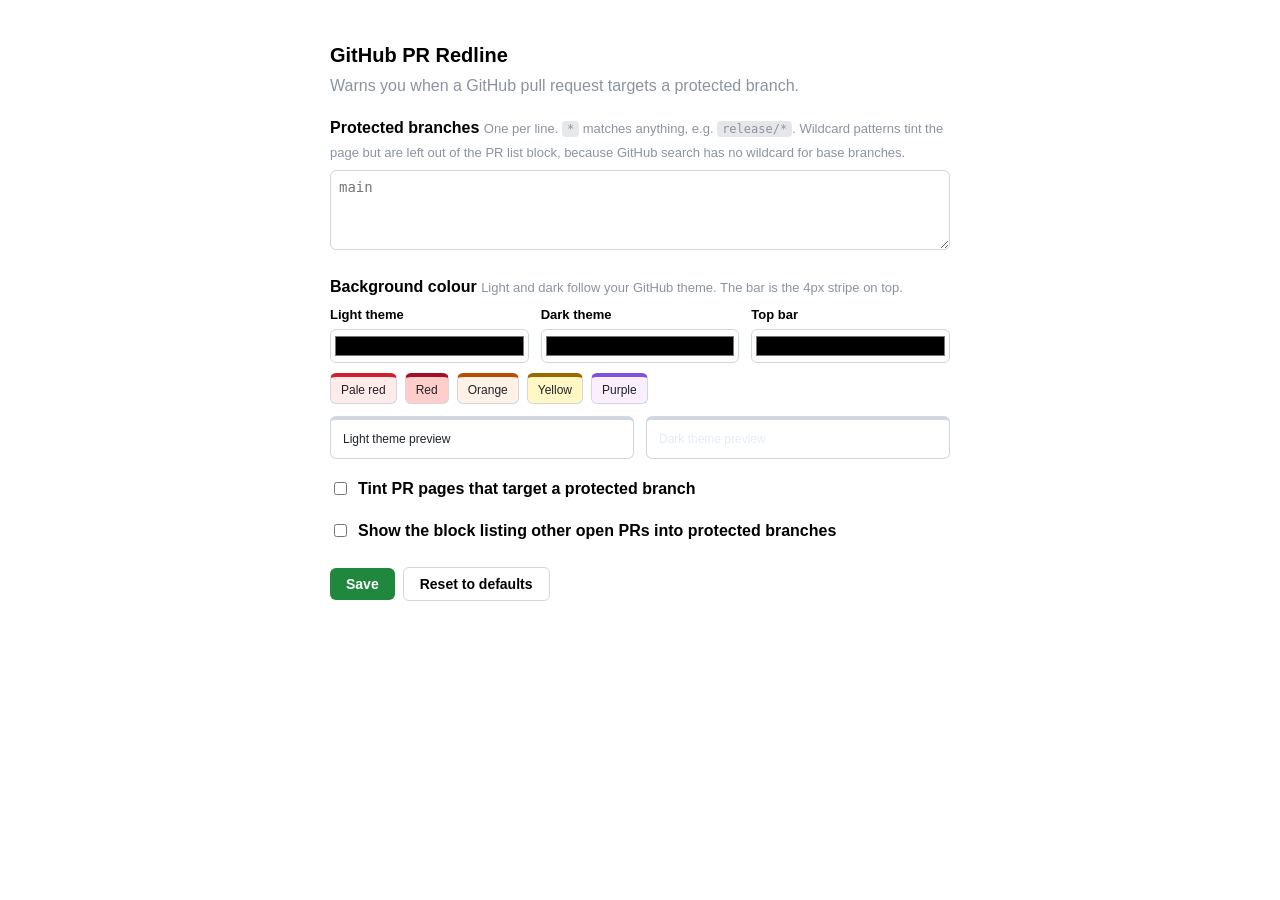
==== options.html @ 722bd2ab "Add settings popup and options page Toolbar popup toggles the tint and the PR list block and offers " ====
<!doctype html>
<html lang="en">
  <head>
    <meta charset="utf-8" />
    <meta name="viewport" content="width=device-width, initial-scale=1" />
    <title>GitHub PR Redline: Settings</title>
    <style>
      :root { color-scheme: light dark; }
      @media (prefers-color-scheme: light) {
        .sub, .hint { color: #59636e; }
      }
      body {
        font-family: -apple-system, BlinkMacSystemFont, 'Segoe UI', sans-serif;
        max-width: 620px; margin: 40px auto; padding: 0 20px; line-height: 1.5;
      }
      h1 { font-size: 20px; margin-bottom: 4px; }
      .sub { color: #8b949e; margin-top: 0; }
      label { display: block; margin: 18px 0 6px; font-weight: 600; }
      .hint { font-weight: 400; color: #8b949e; font-size: 13px; }
      .hint code { font-size: 12px; background: color-mix(in srgb, #8b949e 22%, transparent); padding: 1px 5px; border-radius: 4px; }
      textarea {
        width: 100%; box-sizing: border-box; padding: 8px; font-size: 14px; min-height: 80px;
        font-family: ui-monospace, monospace;
        border: 1px solid #d0d7de; border-radius: 6px; background: Field; color: FieldText;
      }
      .row { display: flex; align-items: center; gap: 8px; margin-top: 18px; }
      .row label { margin: 0; }
      .colors { display: grid; grid-template-columns: repeat(3, 1fr); gap: 12px; }
      .colors label { margin: 0 0 4px; font-size: 13px; }
      input[type='color'] { width: 100%; height: 34px; padding: 2px; border: 1px solid #d0d7de; border-radius: 6px; background: Field; cursor: pointer; }
      .swatches { display: flex; gap: 8px; margin-top: 10px; }
      .swatch {
        padding: 6px 10px; font-size: 12px; font-weight: 500; cursor: pointer; color: #1f2328;
        border: 1px solid #d0d7de; border-top-width: 4px; border-radius: 6px;
      }
      .swatch:hover { border-color: #2f81f7; }
      .preview { display: flex; gap: 12px; margin-top: 12px; }
      .preview div {
        flex: 1; padding: 10px 12px; font-size: 12px; border-radius: 6px;
        border: 1px solid #d0d7de; border-top-width: 4px;
      }
      .preview .dark { color: #e6edf3; }
      .preview .light { color: #1f2328; }
      button {
        padding: 8px 16px; font-size: 14px; font-weight: 600;
        color: #fff; background: #1f883d; border: none; border-radius: 6px; cursor: pointer;
      }
      button.secondary { color: inherit; background: transparent; border: 1px solid #d0d7de; }
      .actions { display: flex; align-items: center; gap: 8px; margin-top: 24px; }
      #status { margin-left: 4px; color: #1f883d; font-weight: 600; }
    </style>
  </head>
  <body>
    <h1>GitHub PR Redline</h1>
    <p class="sub">Warns you when a GitHub pull request targets a protected branch.</p>
    <form id="form">
      <label for="branches">Protected branches
        <span class="hint">One per line. <code>*</code> matches anything, e.g. <code>release/*</code>. Wildcard patterns tint the page but are left out of the PR list block, because GitHub search has no wildcard for base branches.</span>
      </label>
      <textarea id="branches" placeholder="main"></textarea>

      <label>Background colour
        <span class="hint">Light and dark follow your GitHub theme. The bar is the 4px stripe on top.</span>
      </label>
      <div class="colors">
        <div><label for="bgLight">Light theme</label><input type="color" id="bgLight" /></div>
        <div><label for="bgDark">Dark theme</label><input type="color" id="bgDark" /></div>
        <div><label for="bar">Top bar</label><input type="color" id="bar" /></div>
      </div>
      <div class="swatches" id="swatches"></div>
      <div class="preview">
        <div class="light" id="previewLight">Light theme preview</div>
        <div class="dark" id="previewDark">Dark theme preview</div>
      </div>

      <div class="row">
        <input type="checkbox" id="tintEnabled" />
        <label for="tintEnabled">Tint PR pages that target a protected branch</label>
      </div>
      <div class="row">
        <input type="checkbox" id="showBlock" />
        <label for="showBlock">Show the block listing other open PRs into protected branches</label>
      </div>

      <div class="actions">
        <button type="submit">Save</button>
        <button type="button" class="secondary" id="reset">Reset to defaults</button>
        <span id="status"></span>
      </div>
    </form>
    <script src="settings.js"></script>
    <script src="options.js"></script>
  </body>
</html>
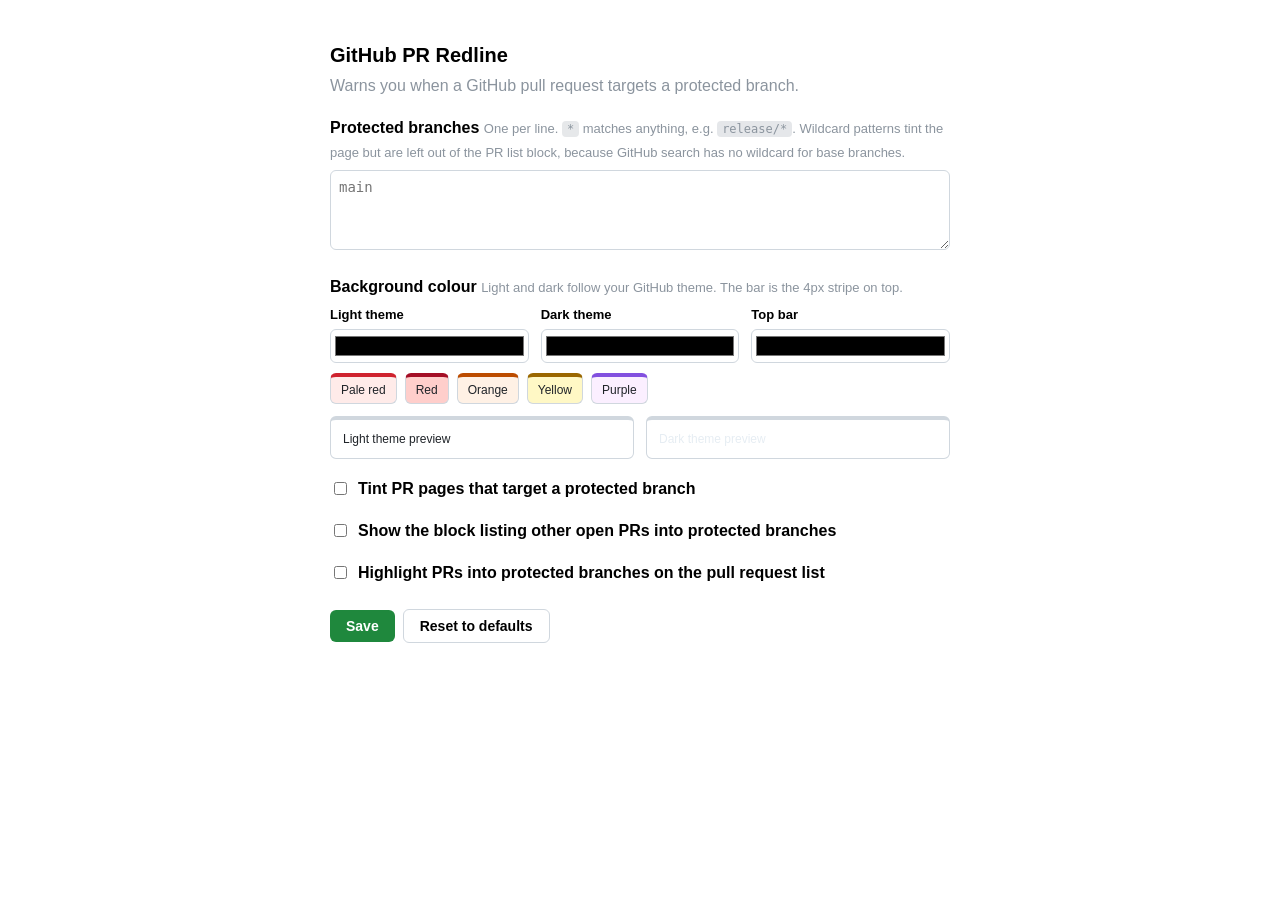
==== commit 586851f3: "Highlight protected PRs in the pull request list; fade merged ones The repo pull request list re-run" ====
--- a/options.html
+++ b/options.html
@@ -81,6 +81,10 @@
         <input type="checkbox" id="showBlock" />
         <label for="showBlock">Show the block listing other open PRs into protected branches</label>
       </div>
+      <div class="row">
+        <input type="checkbox" id="highlightList" />
+        <label for="highlightList">Highlight PRs into protected branches on the pull request list</label>
+      </div>
 
       <div class="actions">
         <button type="submit">Save</button>
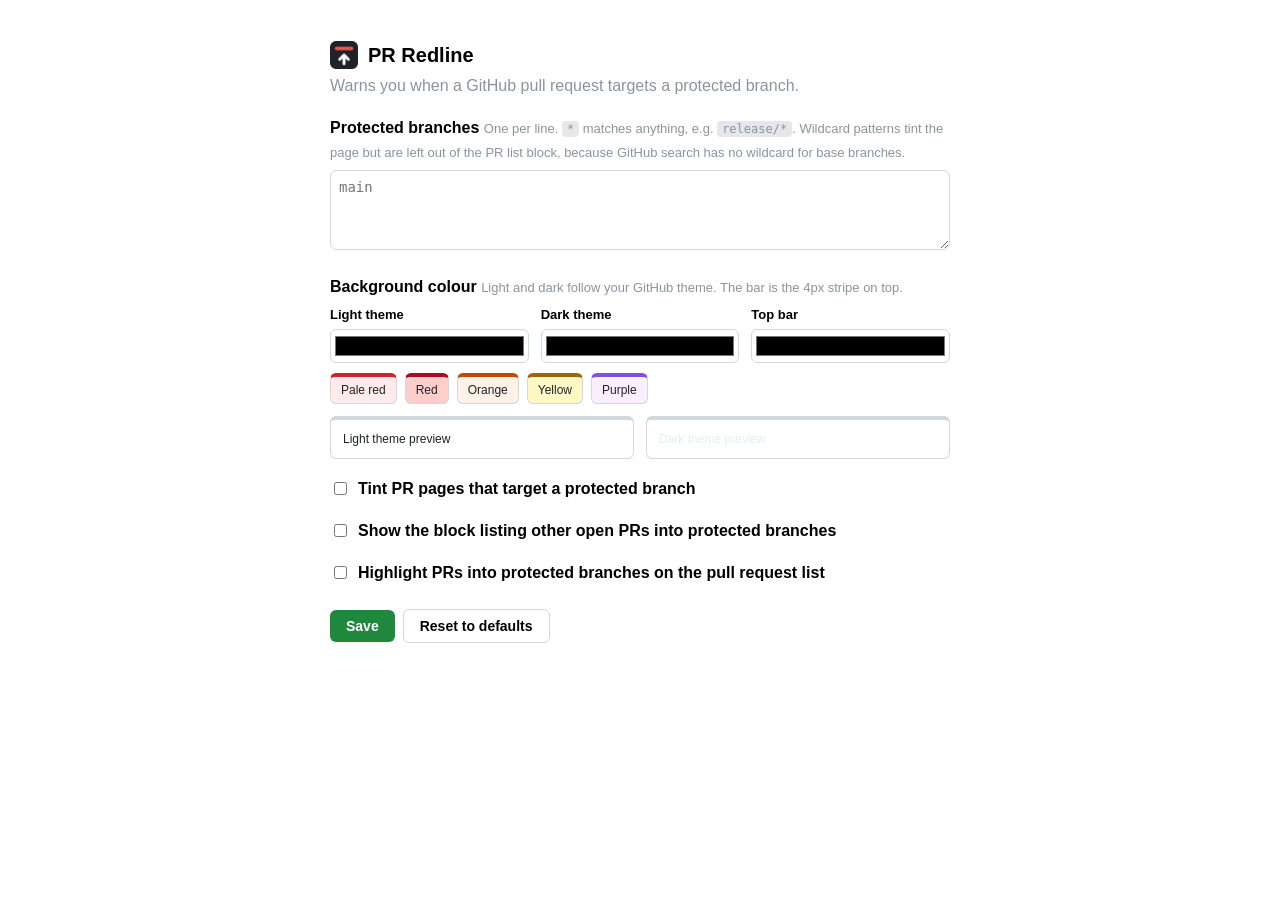
==== commit 60d6b5fb: "Brand as PR Redline: icon, landing page, popup and options headers The icon is a pull request arrow " ====
--- a/options.html
+++ b/options.html
@@ -3,7 +3,8 @@
   <head>
     <meta charset="utf-8" />
     <meta name="viewport" content="width=device-width, initial-scale=1" />
-    <title>GitHub PR Redline: Settings</title>
+    <title>PR Redline settings</title>
+    <link rel="icon" href="icons/icon-32.png" />
     <style>
       :root { color-scheme: light dark; }
       @media (prefers-color-scheme: light) {
@@ -13,7 +14,7 @@
         font-family: -apple-system, BlinkMacSystemFont, 'Segoe UI', sans-serif;
         max-width: 620px; margin: 40px auto; padding: 0 20px; line-height: 1.5;
       }
-      h1 { font-size: 20px; margin-bottom: 4px; }
+      h1 { font-size: 20px; margin-bottom: 4px; display: flex; align-items: center; gap: 10px; }
       .sub { color: #8b949e; margin-top: 0; }
       label { display: block; margin: 18px 0 6px; font-weight: 600; }
       .hint { font-weight: 400; color: #8b949e; font-size: 13px; }
@@ -51,7 +52,7 @@
     </style>
   </head>
   <body>
-    <h1>GitHub PR Redline</h1>
+    <h1><img src="icons/icon-128.png" width="28" height="28" alt="" />PR Redline</h1>
     <p class="sub">Warns you when a GitHub pull request targets a protected branch.</p>
     <form id="form">
       <label for="branches">Protected branches
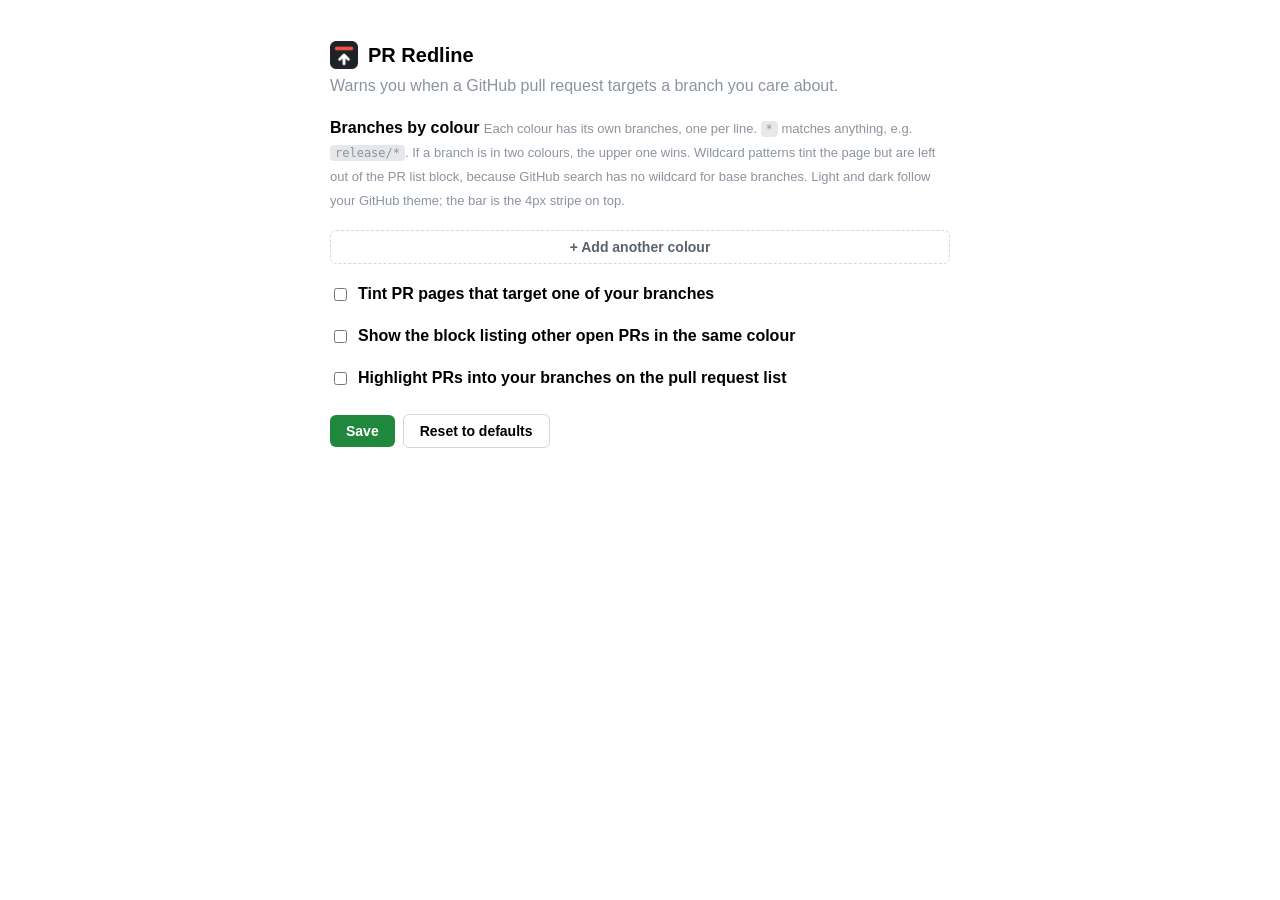
==== commit 2048e175: "feat: colour groups, one colour per set of branches Every protected branch shared one colour, so a P" ====
--- a/options.html
+++ b/options.html
@@ -16,7 +16,7 @@
       }
       h1 { font-size: 20px; margin-bottom: 4px; display: flex; align-items: center; gap: 10px; }
       .sub { color: #8b949e; margin-top: 0; }
-      label { display: block; margin: 18px 0 6px; font-weight: 600; }
+      label, .heading { display: block; margin: 18px 0 6px; font-weight: 600; }
       .hint { font-weight: 400; color: #8b949e; font-size: 13px; }
       .hint code { font-size: 12px; background: color-mix(in srgb, #8b949e 22%, transparent); padding: 1px 5px; border-radius: 4px; }
       textarea {
@@ -29,13 +29,13 @@
       .colors { display: grid; grid-template-columns: repeat(3, 1fr); gap: 12px; }
       .colors label { margin: 0 0 4px; font-size: 13px; }
       input[type='color'] { width: 100%; height: 34px; padding: 2px; border: 1px solid #d0d7de; border-radius: 6px; background: Field; cursor: pointer; }
-      .swatches { display: flex; gap: 8px; margin-top: 10px; }
+      .swatches { display: flex; flex-wrap: wrap; gap: 8px; }
       .swatch {
         padding: 6px 10px; font-size: 12px; font-weight: 500; cursor: pointer; color: #1f2328;
         border: 1px solid #d0d7de; border-top-width: 4px; border-radius: 6px;
       }
       .swatch:hover { border-color: #2f81f7; }
-      .preview { display: flex; gap: 12px; margin-top: 12px; }
+      .preview { display: flex; gap: 12px; }
       .preview div {
         flex: 1; padding: 10px 12px; font-size: 12px; border-radius: 6px;
         border: 1px solid #d0d7de; border-top-width: 4px;
@@ -47,44 +47,40 @@
         color: #fff; background: #1f883d; border: none; border-radius: 6px; cursor: pointer;
       }
       button.secondary { color: inherit; background: transparent; border: 1px solid #d0d7de; }
+      .groups { display: grid; gap: 12px; }
+      .group { display: flex; gap: 12px; padding: 12px 14px; border: 1px solid #d0d7de; border-radius: 8px; }
+      .group-main { flex: 1; min-width: 0; display: grid; gap: 10px; }
+      .group-main > label { margin: 0 0 -4px; font-size: 13px; }
+      .group-actions { display: flex; flex-direction: column; gap: 4px; }
+      button.icon { padding: 4px 8px; font-size: 13px; font-weight: 500; color: inherit; background: transparent; border: 1px solid #d0d7de; }
+      button.icon:disabled { opacity: 0.4; cursor: default; }
+      button.add-group { width: 100%; margin-top: 12px; border-style: dashed; color: #59636e; }
+      button.add-group[hidden] { display: none; }
       .actions { display: flex; align-items: center; gap: 8px; margin-top: 24px; }
       #status { margin-left: 4px; color: #1f883d; font-weight: 600; }
     </style>
   </head>
   <body>
     <h1><img src="icons/icon-128.png" width="28" height="28" alt="" />PR Redline</h1>
-    <p class="sub">Warns you when a GitHub pull request targets a protected branch.</p>
+    <p class="sub">Warns you when a GitHub pull request targets a branch you care about.</p>
     <form id="form">
-      <label for="branches">Protected branches
-        <span class="hint">One per line. <code>*</code> matches anything, e.g. <code>release/*</code>. Wildcard patterns tint the page but are left out of the PR list block, because GitHub search has no wildcard for base branches.</span>
-      </label>
-      <textarea id="branches" placeholder="main"></textarea>
-
-      <label>Background colour
-        <span class="hint">Light and dark follow your GitHub theme. The bar is the 4px stripe on top.</span>
-      </label>
-      <div class="colors">
-        <div><label for="bgLight">Light theme</label><input type="color" id="bgLight" /></div>
-        <div><label for="bgDark">Dark theme</label><input type="color" id="bgDark" /></div>
-        <div><label for="bar">Top bar</label><input type="color" id="bar" /></div>
+      <div class="heading" id="groups-label">Branches by colour
+        <span class="hint">Each colour has its own branches, one per line. <code>*</code> matches anything, e.g. <code>release/*</code>. If a branch is in two colours, the upper one wins. Wildcard patterns tint the page but are left out of the PR list block, because GitHub search has no wildcard for base branches. Light and dark follow your GitHub theme; the bar is the 4px stripe on top.</span>
       </div>
-      <div class="swatches" id="swatches"></div>
-      <div class="preview">
-        <div class="light" id="previewLight">Light theme preview</div>
-        <div class="dark" id="previewDark">Dark theme preview</div>
-      </div>
+      <div class="groups" id="groups" role="list" aria-labelledby="groups-label"></div>
+      <button type="button" class="secondary add-group" id="add-group">+ Add another colour</button>
 
       <div class="row">
         <input type="checkbox" id="tintEnabled" />
-        <label for="tintEnabled">Tint PR pages that target a protected branch</label>
+        <label for="tintEnabled">Tint PR pages that target one of your branches</label>
       </div>
       <div class="row">
         <input type="checkbox" id="showBlock" />
-        <label for="showBlock">Show the block listing other open PRs into protected branches</label>
+        <label for="showBlock">Show the block listing other open PRs in the same colour</label>
       </div>
       <div class="row">
         <input type="checkbox" id="highlightList" />
-        <label for="highlightList">Highlight PRs into protected branches on the pull request list</label>
+        <label for="highlightList">Highlight PRs into your branches on the pull request list</label>
       </div>
 
       <div class="actions">
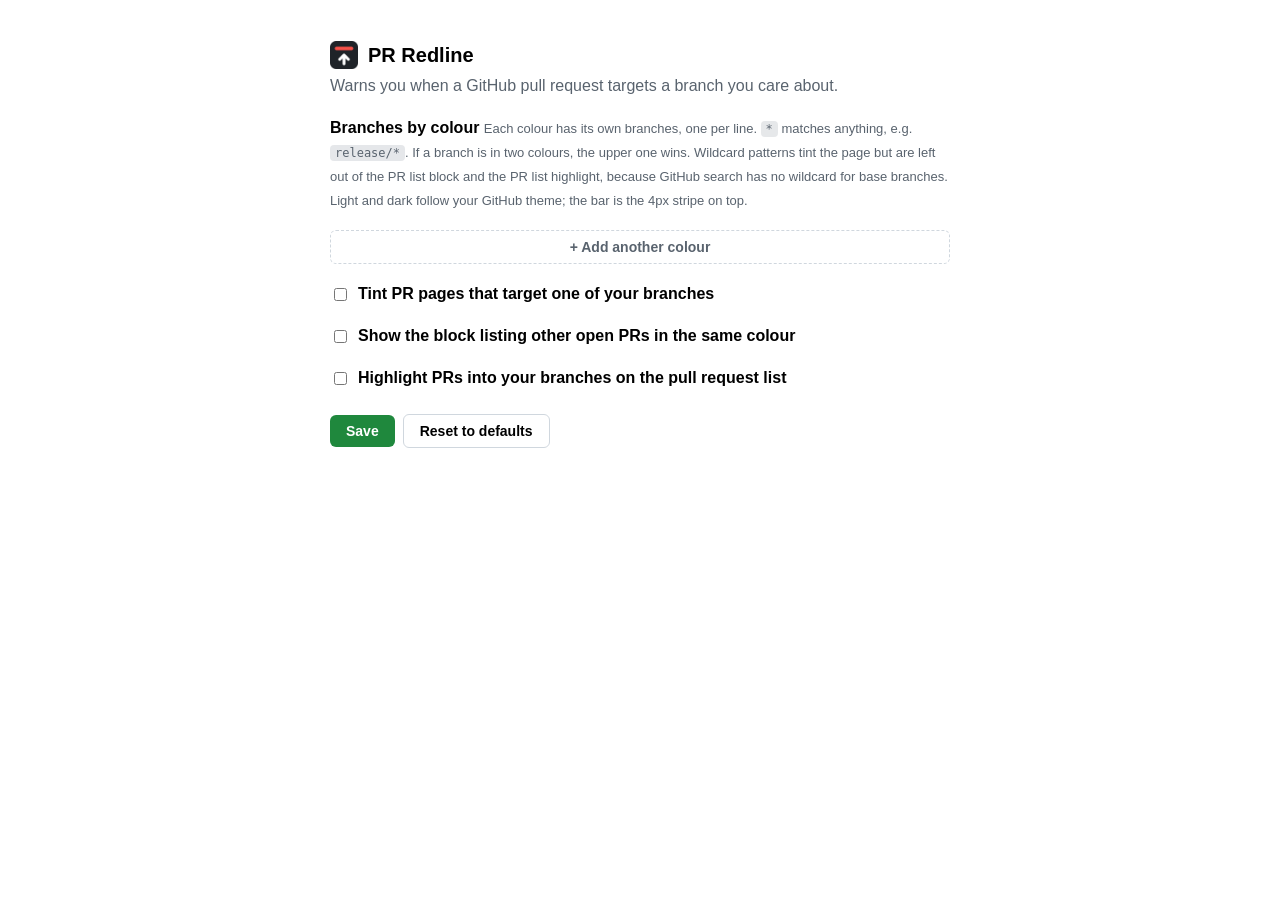
==== commit 05a8687c: "fix: address PR #1 review on pending edits, wildcard hint and contrast Pending popup edits were matc" ====
--- a/options.html
+++ b/options.html
@@ -7,17 +7,14 @@
     <link rel="icon" href="icons/icon-32.png" />
     <style>
       :root { color-scheme: light dark; }
-      @media (prefers-color-scheme: light) {
-        .sub, .hint { color: #59636e; }
-      }
       body {
         font-family: -apple-system, BlinkMacSystemFont, 'Segoe UI', sans-serif;
         max-width: 620px; margin: 40px auto; padding: 0 20px; line-height: 1.5;
       }
       h1 { font-size: 20px; margin-bottom: 4px; display: flex; align-items: center; gap: 10px; }
-      .sub { color: #8b949e; margin-top: 0; }
+      .sub { color: #59636e; margin-top: 0; }
       label, .heading { display: block; margin: 18px 0 6px; font-weight: 600; }
-      .hint { font-weight: 400; color: #8b949e; font-size: 13px; }
+      .hint { font-weight: 400; color: #59636e; font-size: 13px; }
       .hint code { font-size: 12px; background: color-mix(in srgb, #8b949e 22%, transparent); padding: 1px 5px; border-radius: 4px; }
       textarea {
         width: 100%; box-sizing: border-box; padding: 8px; font-size: 14px; min-height: 80px;
@@ -58,6 +55,9 @@
       button.add-group[hidden] { display: none; }
       .actions { display: flex; align-items: center; gap: 8px; margin-top: 24px; }
       #status { margin-left: 4px; color: #1f883d; font-weight: 600; }
+      #status.error { color: #cf222e; }
+      @media (prefers-color-scheme: dark) { #status { color: #3fb950; } #status.error { color: #ff7b72; } }
+      @media (prefers-color-scheme: dark) { .sub, .hint { color: #8b949e; } }
     </style>
   </head>
   <body>
@@ -65,7 +65,7 @@
     <p class="sub">Warns you when a GitHub pull request targets a branch you care about.</p>
     <form id="form">
       <div class="heading" id="groups-label">Branches by colour
-        <span class="hint">Each colour has its own branches, one per line. <code>*</code> matches anything, e.g. <code>release/*</code>. If a branch is in two colours, the upper one wins. Wildcard patterns tint the page but are left out of the PR list block, because GitHub search has no wildcard for base branches. Light and dark follow your GitHub theme; the bar is the 4px stripe on top.</span>
+        <span class="hint">Each colour has its own branches, one per line. <code>*</code> matches anything, e.g. <code>release/*</code>. If a branch is in two colours, the upper one wins. Wildcard patterns tint the page but are left out of the PR list block and the PR list highlight, because GitHub search has no wildcard for base branches. Light and dark follow your GitHub theme; the bar is the 4px stripe on top.</span>
       </div>
       <div class="groups" id="groups" role="list" aria-labelledby="groups-label"></div>
       <button type="button" class="secondary add-group" id="add-group">+ Add another colour</button>
